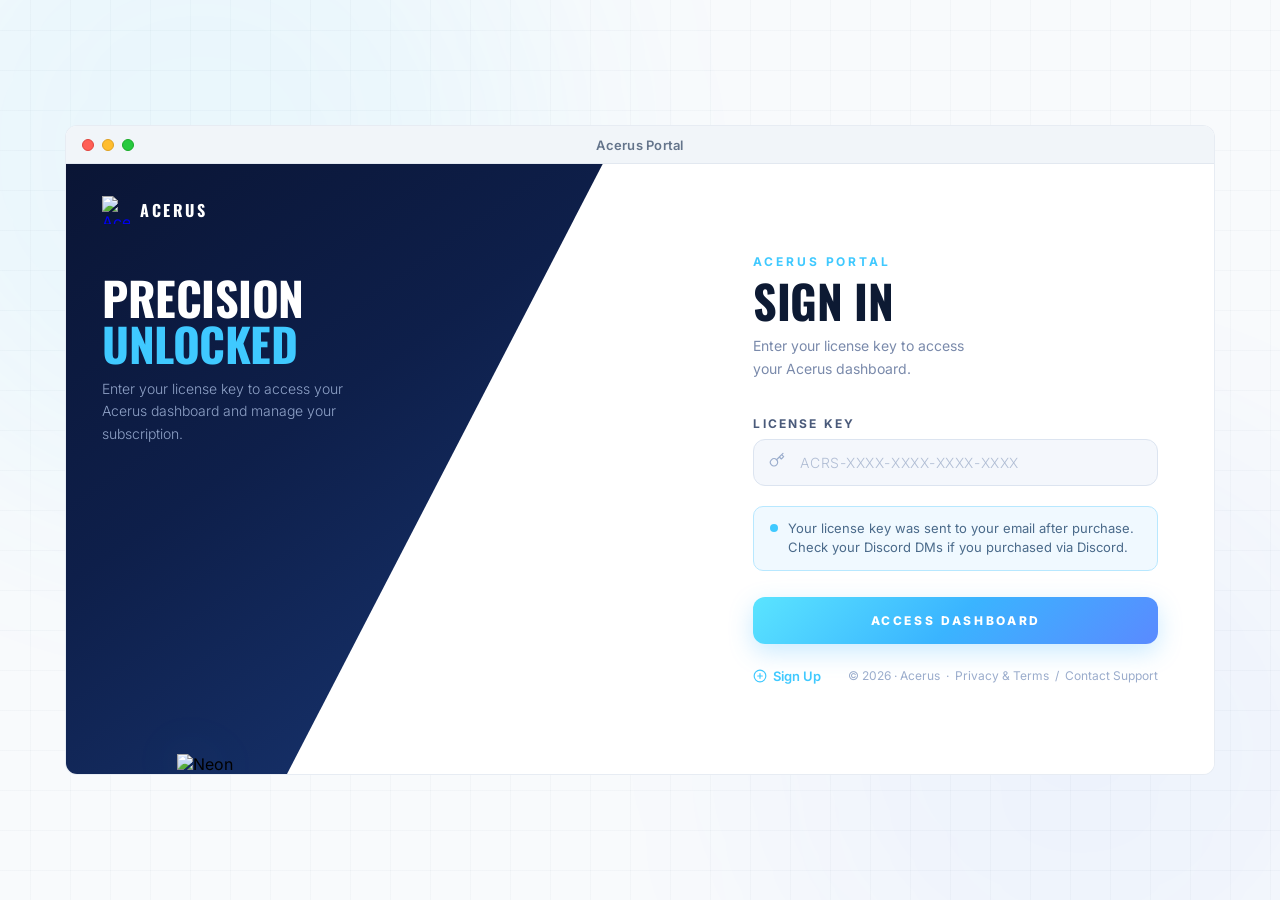
==== login/index.html @ 67f013b6 "Add files via upload" ====
<!DOCTYPE html>
<html lang="en">
<head>
  <meta charset="UTF-8">
  <meta name="viewport" content="width=device-width, initial-scale=1.0">
  <title>Acerus | Sign In</title>
  <link rel="preconnect" href="https://fonts.googleapis.com">
  <link rel="preconnect" href="https://fonts.gstatic.com" crossorigin>
  <link href="https://fonts.googleapis.com/css2?family=Oswald:wght@400;500;600;700&family=Inter:wght@300;400;500;600;700;800&display=swap" rel="stylesheet">
  <link rel="icon" type="image/png" href="https://i.imgur.com/xCe4hEC.png">
  <link rel="stylesheet" href="login.css">
  <script src="https://cdn.tailwindcss.com"></script>
</head>
<body>

  <div class="bg-grid"></div>
  <div class="bg-glow bg-glow-cyan"></div>
  <div class="bg-glow bg-glow-blue"></div>

  <div class="card-wrapper">
    <div class="card-reveal-wrapper">
      <div class="card">
        <div class="terminal-bar">
          <div class="terminal-dots">
            <span class="dot dot-red"></span>
            <span class="dot dot-yellow"></span>
            <span class="dot dot-green"></span>
          </div>
          <div class="terminal-title">Acerus Portal</div>
        </div>

        <div class="card-content">
          <div class="card-left">
            <div class="card-left-bg"></div>

            <a href="index.html" class="card-left-brand">
              <img src="https://i.imgur.com/k61NTqG.png" alt="Acerus">
              <span>Acerus</span>
            </a>

            <div class="card-left-text">
              <h2>Precision<br><span>Unlocked</span></h2>
              <p>Enter your license key to access your Acerus dashboard and manage your subscription.</p>
            </div>

            <img class="neon-img" src="https://i.imgur.com/ccw0QPa.png" alt="Neon">
          </div>

          <div class="card-right">
            <p class="form-eyebrow">Acerus Portal</p>
            <h1 class="form-title">Sign In</h1>
            <p class="form-sub">Enter your license key to access<br>your Acerus dashboard.</p>

            <form onsubmit="handleLogin(event)">
              <div class="field">
                <label for="licenseKey">License Key</label>
                <div class="field-wrap">
                  <span class="field-icon">
                    <svg viewBox="0 0 24 24"><path d="M21 2l-2 2m-7.61 7.61a5.5 5.5 0 1 1-7.778 7.778 5.5 5.5 0 0 1 7.777-7.777zm0 0L15.5 7.5m0 0l3 3L22 7l-3-3m-3.5 3.5L19 4"/></svg>
                  </span>
                  <input
                    type="text"
                    id="licenseKey"
                    placeholder="ACRS-XXXX-XXXX-XXXX-XXXX"
                    autocomplete="off"
                    spellcheck="false"
                    required
                  >
                </div>
              </div>

              <div class="key-hint">
                <div class="key-hint-dot"></div>
                <span>Your license key was sent to your email after purchase. Check your Discord DMs if you purchased via Discord.</span>
              </div>

              <button type="submit" class="btn-submit">Access Dashboard</button>

              <div class="form-footer">
                <a href="products.html" class="form-footer-link">
                  <svg viewBox="0 0 24 24"><circle cx="12" cy="12" r="10"/><line x1="12" y1="8" x2="12" y2="16"/><line x1="8" y1="12" x2="16" y2="12"/></svg>
                  Sign Up
                </a>
                <span class="form-footer-text">
                  © 2026 · Acerus &nbsp;·&nbsp;
                  <a href="#">Privacy &amp; Terms</a> &nbsp;/&nbsp;
                  <a href="https://discord.gg/yGMrgzbPX4">Contact Support</a>
                </span>
              </div>
            </form>
          </div>
        </div>
      </div>
    </div>
  </div>

  <script src="ob.js"></script>
</body>
</html>
---- login/login.css ----
*,::before,::after{box-sizing:border-box;margin:0;padding:0}body{min-height:100vh;font-family:'Inter',sans-serif;background:#f8fafc;display:flex;flex-direction:column;align-items:center;justify-content:center;position:relative;overflow:hidden}.bg-grid{position:fixed;inset:-50px;z-index:0;background-size:40px 40px;background-image:linear-gradient(to right,#64748b0a 1px,transparent 1px),linear-gradient(to bottom,#64748b0a 1px,transparent 1px);animation:panGrid 20s linear infinite;pointer-events:none}.bg-glow{position:fixed;border-radius:50%;filter:blur(120px);z-index:1;opacity:.6;pointer-events:none;animation:floatGlow 25s ease-in-out infinite}.bg-glow-cyan{width:700px;height:700px;background:#3fc9ff1f;top:-200px;left:-150px}.bg-glow-blue{width:600px;height:600px;background:#2a6bff14;bottom:-150px;right:-100px;animation-delay:-12s}@keyframes panGrid{0%{background-position:0 0}100%{background-position:40px 40px}}@keyframes floatGlow{0%,100%{transform:translate(0,0) scale(1)}33%{transform:translate(40px,-60px) scale(1.05)}66%{transform:translate(-30px,40px) scale(0.95)}}.card-reveal-wrapper{opacity:0;filter:drop-shadow(0 10px 20px #0f172a1a);animation:cinematicPop 3.5s cubic-bezier(0.2,0.8,0.2,1) forwards;z-index:10}@keyframes cinematicPop{0%{opacity:0;transform:scale(0.85);clip-path:inset(195px 345px 195px 345px round 24px)}10%{opacity:1;transform:scale(0.95);clip-path:inset(195px 345px 195px 345px round 24px)}35%{opacity:1;transform:scale(0.98);clip-path:inset(195px 345px 195px 345px round 24px)}45%{opacity:1;transform:scale(0.90);clip-path:inset(195px 345px 195px 345px round 24px);filter:drop-shadow(0 5px 10px #0f172a33)}65%{opacity:1;transform:scale(1.02);clip-path:inset(0px 0px 0px 0px round 12px);filter:drop-shadow(0 30px 60px #0f172a26)}100%{opacity:1;transform:scale(1);clip-path:inset(0px 0px 0px 0px round 12px);filter:drop-shadow(0 24px 80px #0f172a1f)}}.card-wrapper{display:flex;align-items:center;justify-content:center;width:100%;height:100vh;padding:24px;z-index:10}.card{position:relative;width:1150px;height:650px;min-width:1150px;min-height:650px;display:flex;flex-direction:column;flex-shrink:0;background:#fff;border:1px solid #e2e8f0cc;border-radius:12px;overflow:hidden}.terminal-bar{height:38px;background:#f1f5f9;border-bottom:1px solid #e2e8f0;display:flex;align-items:center;padding:0 16px;position:relative;flex-shrink:0}.terminal-dots{display:flex;gap:8px}.dot{width:12px;height:12px;border-radius:50%}.dot-red{background:#ff5f56;border:1px solid #e0443e}.dot-yellow{background:#ffbd2e;border:1px solid #dea123}.dot-green{background:#27c93f;border:1px solid #1aab29}.terminal-title{position:absolute;left:50%;transform:translateX(-50%);font-size:13px;font-weight:600;color:#64748b;letter-spacing:.02em}.card-content{display:grid;grid-template-columns:1.1fr 0.9fr;height:100%}.card-left{position:relative;background:#fff;overflow:hidden;display:flex;height:100%}.card-left-bg{position:absolute;top:0;left:0;right:0;bottom:0;background:linear-gradient(145deg,#0a1535 0%,#0e1f4a 40%,#1a3a7a 100%);clip-path:polygon(0 0,85% 0,35% 100%,0 100%);z-index:1}.card-left-brand{position:absolute;top:32px;left:36px;display:flex;align-items:center;gap:10px;text-decoration:none;z-index:4}.card-left-brand img{width:28px;height:28px;object-fit:contain}.card-left-brand span{font-family:'Oswald',sans-serif;font-size:16px;font-weight:700;letter-spacing:.16em;text-transform:uppercase;color:#fff}.card-left-text{position:absolute;top:110px;left:36px;z-index:4}.card-left-text h2{font-family:'Oswald',sans-serif;font-size:46px;font-weight:700;text-transform:uppercase;line-height:1;letter-spacing:-.01em;color:#fff}.card-left-text h2 span{color:#3fc9ff}.card-left-text p{margin-top:12px;font-size:14px;font-weight:300;color:#c8dcffb3;line-height:1.6;max-width:280px}.neon-img{position:absolute;z-index:3;bottom:0;right:0;width:520px;height:auto;object-fit:contain;object-position:bottom right;display:block;-webkit-user-drag:none;user-select:none;filter:drop-shadow(0 0 24px #3fc9ff26)}.card-right{background:#fff;display:flex;flex-direction:column;justify-content:center;padding:60px 56px;position:relative;height:100%}.form-eyebrow{font-size:12px;font-weight:700;letter-spacing:.24em;text-transform:uppercase;color:#3fc9ff;margin-bottom:8px}.form-title{font-family:'Oswald',sans-serif;font-size:46px;font-weight:700;text-transform:uppercase;line-height:1;letter-spacing:-.01em;color:#0d1a33;margin-bottom:12px}.form-sub{font-size:14px;font-weight:400;color:#7a8aab;line-height:1.6;margin-bottom:36px}.field{display:flex;flex-direction:column;gap:8px;margin-bottom:20px}.field label{font-size:12px;font-weight:700;letter-spacing:.18em;text-transform:uppercase;color:#4a5a7a}.field-wrap{position:relative;display:flex;align-items:center}.field-icon{position:absolute;left:16px;pointer-events:none;color:#9aaccc}.field-icon svg{width:16px;height:16px;fill:none;stroke:currentColor;stroke-width:1.7;stroke-linecap:round;stroke-linejoin:round}.field input{width:100%;padding:14px 16px 14px 46px;background:#f4f7fc;border:1px solid #dce4f0;border-radius:12px;color:#0d1a33;font-family:'Inter',sans-serif;font-size:14px;font-weight:500;letter-spacing:.05em;outline:none;transition:border-color 0.2s,box-shadow 0.2s,background .2s}.field input::placeholder{color:#b0bdd4;font-weight:300;letter-spacing:.04em}.field input:focus{border-color:#3fc9ff;background:#fff;box-shadow:0 0 0 4px #3fc9ff24}.key-hint{display:flex;align-items:flex-start;gap:10px;padding:12px 16px;background:#f0f9ff;border:1px solid #b8e8ff;border-radius:10px;margin-bottom:26px}.key-hint-dot{width:8px;height:8px;border-radius:50%;background:#3fc9ff;flex-shrink:0;margin-top:5px}.key-hint span{font-size:13px;color:#4a6a8a;line-height:1.5}.btn-submit{width:100%;padding:16px 24px;background:linear-gradient(135deg,#5ae4ff,#3ab4ff 50%,#5a8aff);border:none;border-radius:12px;color:#fff;font-family:'Inter',sans-serif;font-size:12px;font-weight:800;letter-spacing:.22em;text-transform:uppercase;cursor:pointer;box-shadow:0 8px 24px #3fb4ff47;transition:transform 0.15s,box-shadow .15s}.btn-submit:hover{transform:translateY(-2px);box-shadow:0 12px 32px #3fb4ff5c}.btn-submit:active{transform:translateY(0)}.form-footer{margin-top:24px;display:flex;align-items:center;justify-content:space-between;flex-wrap:wrap;gap:10px}.form-footer-link{font-size:13px;font-weight:600;color:#3fc9ff;text-decoration:none;display:flex;align-items:center;gap:6px}.form-footer-link svg{width:14px;height:14px;fill:none;stroke:currentColor;stroke-width:2;stroke-linecap:round;stroke-linejoin:round}.form-footer-link:hover{text-decoration:underline}.form-footer-text{font-size:12px;color:#9aaccc}.form-footer-text a{color:#9aaccc;text-decoration:none}.form-footer-text a:hover{color:#2a6bff}
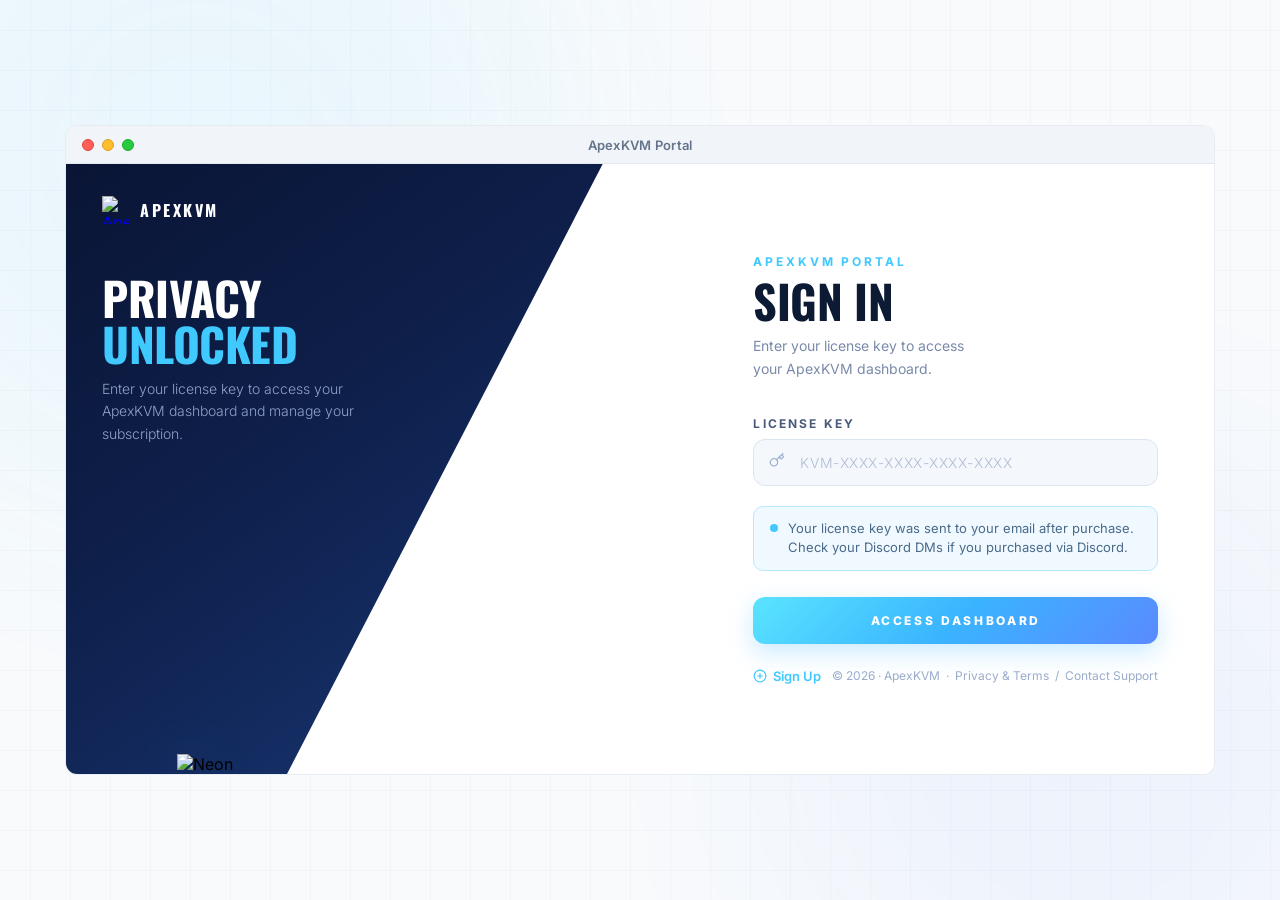
==== commit a4ccdf3e: "Update index.html" ====
--- a/login/index.html
+++ b/login/index.html
@@ -3,7 +3,7 @@
 <head>
   <meta charset="UTF-8">
   <meta name="viewport" content="width=device-width, initial-scale=1.0">
-  <title>Acerus | Sign In</title>
+  <title>ApexKVM | Sign In</title>
   <link rel="preconnect" href="https://fonts.googleapis.com">
   <link rel="preconnect" href="https://fonts.gstatic.com" crossorigin>
   <link href="https://fonts.googleapis.com/css2?family=Oswald:wght@400;500;600;700&family=Inter:wght@300;400;500;600;700;800&display=swap" rel="stylesheet">
@@ -26,7 +26,7 @@
             <span class="dot dot-yellow"></span>
             <span class="dot dot-green"></span>
           </div>
-          <div class="terminal-title">Acerus Portal</div>
+          <div class="terminal-title">ApexKVM Portal</div>
         </div>
 
         <div class="card-content">
@@ -34,22 +34,22 @@
             <div class="card-left-bg"></div>
 
             <a href="index.html" class="card-left-brand">
-              <img src="https://i.imgur.com/k61NTqG.png" alt="Acerus">
-              <span>Acerus</span>
+              <img src="https://i.imgur.com/obvnDQJ.png" alt="ApexKVM">
+              <span>ApexKVM</span>
             </a>
 
             <div class="card-left-text">
-              <h2>Precision<br><span>Unlocked</span></h2>
-              <p>Enter your license key to access your Acerus dashboard and manage your subscription.</p>
+              <h2>Privacy<br><span>Unlocked</span></h2>
+              <p>Enter your license key to access your ApexKVM dashboard and manage your subscription.</p>
             </div>
 
             <img class="neon-img" src="https://i.imgur.com/ccw0QPa.png" alt="Neon">
           </div>
 
           <div class="card-right">
-            <p class="form-eyebrow">Acerus Portal</p>
+            <p class="form-eyebrow">ApexKVM Portal</p>
             <h1 class="form-title">Sign In</h1>
-            <p class="form-sub">Enter your license key to access<br>your Acerus dashboard.</p>
+            <p class="form-sub">Enter your license key to access<br>your ApexKVM dashboard.</p>
 
             <form onsubmit="handleLogin(event)">
               <div class="field">
@@ -61,7 +61,7 @@
                   <input
                     type="text"
                     id="licenseKey"
-                    placeholder="ACRS-XXXX-XXXX-XXXX-XXXX"
+                    placeholder="KVM-XXXX-XXXX-XXXX-XXXX"
                     autocomplete="off"
                     spellcheck="false"
                     required
@@ -82,7 +82,7 @@
                   Sign Up
                 </a>
                 <span class="form-footer-text">
-                  © 2026 · Acerus &nbsp;·&nbsp;
+                  © 2026 · ApexKVM &nbsp;·&nbsp;
                   <a href="#">Privacy &amp; Terms</a> &nbsp;/&nbsp;
                   <a href="https://discord.gg/yGMrgzbPX4">Contact Support</a>
                 </span>
@@ -96,4 +96,4 @@
 
   <script src="ob.js"></script>
 </body>
-</html>+</html>
